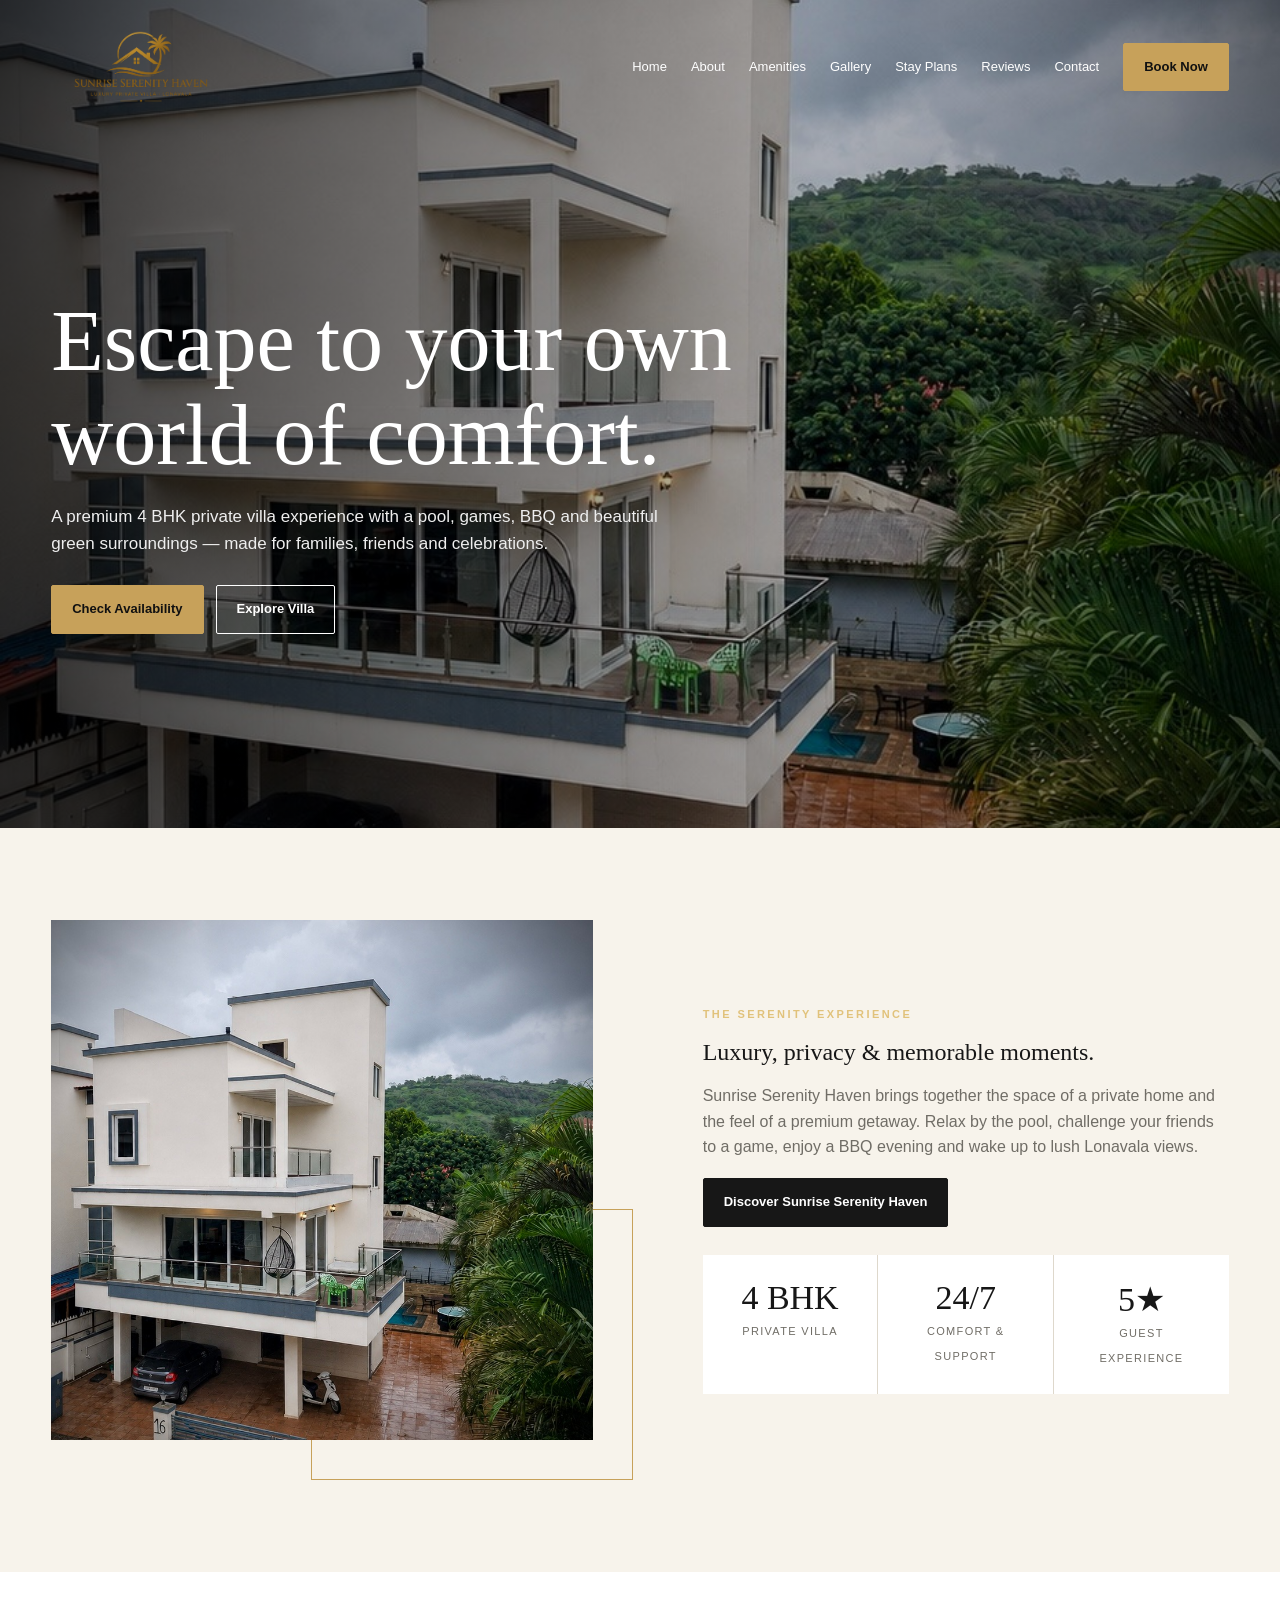
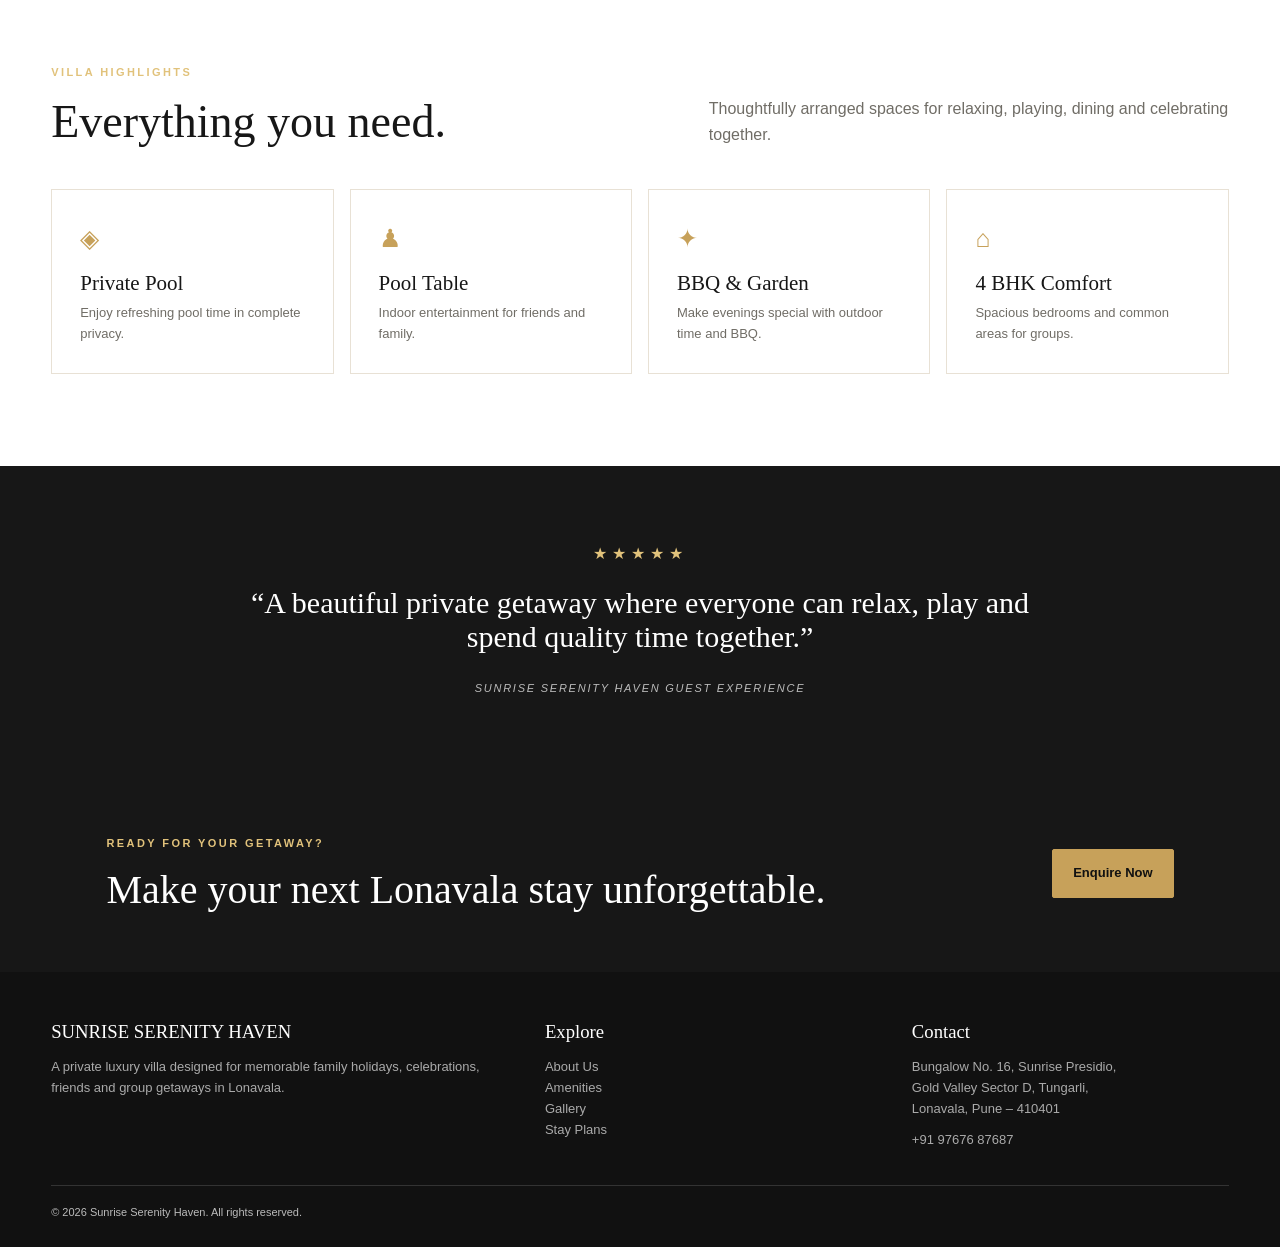
==== index.html @ f98a2a7e "Add favicon and apple-touch-icon links Added favicon and apple-touch-icon links to the head." ====
<!doctype html>
<html lang="en">
<head>
    <meta charset="utf-8">
    <meta name="viewport" content="width=device-width, initial-scale=1">
    <link rel="icon" type="image/png" href="./assets/logo.png">
    <link rel="apple-touch-icon" href="./assets/logo.png">
    <title>Home | Sunrise Serenity Haven</title>

    <meta
        name="description"
        content="Serenity Haven — premium private villa in Tungarli, Lonavala."
    >

    <link rel="stylesheet" href="style.css">
</head>

<body>

    <section class="hero">

        <div class="nav">
            <div class="container nav-inner">

               <a class="logo" href="index.html">
                 <img src="assets/logo.png"
                         alt="Sunrise Serenity Haven">
                </a>

                <div class="menu">
                    <a href="index.html" class="active">Home</a>
                    <a href="about.html">About</a>
                    <a href="amenities.html">Amenities</a>
                    <a href="gallery.html">Gallery</a>
                    <a href="plans.html">Stay Plans</a>
                    <a href="reviews.html">Reviews</a>
                    <a href="contact.html">Contact</a>
                    <a class="btn" href="contact.html">Book Now</a>
                </div>

            </div>
        </div>

        <div class="hero-content">

            <!-- <div class="eyebrow">
                Private Luxury Villa · Lonavala
            </div> -->

            <h1>
                Escape to your own world of comfort.
            </h1>

            <p>
                A premium 4 BHK private villa experience with a pool,
                games, BBQ and beautiful green surroundings — made for
                families, friends and celebrations.
            </p>

            <div class="actions">
                <a class="btn" href="contact.html">
                    Check Availability
                </a>

                <a class="btn outline" href="gallery.html">
                    Explore Villa
                </a>
            </div>

        </div>

    </section>

<!-- 
    <div class="booking-bar">

        <div class="field">
            <span>Stay</span>
            <strong>Private Entire Villa</strong>
        </div>

        <div class="field">
            <span>Perfect For</span>
            <strong>Families · Groups · Celebrations</strong>
        </div>

        <div class="field">
            <span>Location</span>
            <strong>Tungarli, Lonavala</strong>
        </div>

        <a class="btn" href="contact.html">
            Book Now
        </a>

    </div> -->


    <section class="section">

        <div class="container grid2">

            <div class="photo-stack">
                <img
                    src="assets/villa-exterior.jpeg"
                    alt="Serenity Haven bedroom and pool"
                >
            </div>

            <div>

                <div class="eyebrow">
                    The Serenity Experience
                </div>

                <h2>
                    Luxury, privacy & memorable moments.
                </h2>

                <p style="margin:18px 0;color:var(--muted)">
                    Sunrise Serenity Haven brings together the space of a private
                    home and the feel of a premium getaway. Relax by the pool,
                    challenge your friends to a game, enjoy a BBQ evening and
                    wake up to lush Lonavala views.
                </p>

                <a class="btn dark" href="about.html">
                    Discover Sunrise Serenity Haven
                </a>

                <div class="stats">

                    <div class="stat">
                        <b>4 BHK</b>
                        <span>Private Villa</span>
                    </div>

                    <div class="stat">
                        <b>24/7</b>
                        <span>Comfort & Support</span>
                    </div>

                    <div class="stat">
                        <b>5★</b>
                        <span>Guest Experience</span>
                    </div>

                </div>

            </div>

        </div>

    </section>


    <section class="section alt">

        <div class="container">

            <div class="section-head">

                <div>
                    <div class="eyebrow">
                        Villa Highlights
                    </div>

                    <h2>
                        Everything you need.
                    </h2>
                </div>

                <p>
                    Thoughtfully arranged spaces for relaxing, playing,
                    dining and celebrating together.
                </p>

            </div>


            <div class="cards">

                <div class="card">

                    <div class="icon">◈</div>

                    <h3>
                        Private Pool
                    </h3>

                    <p>
                        Enjoy refreshing pool time in complete privacy.
                    </p>

                </div>


                <div class="card">

                    <div class="icon">♟</div>

                    <h3>
                        Pool Table
                    </h3>

                    <p>
                        Indoor entertainment for friends and family.
                    </p>

                </div>


                <div class="card">

                    <div class="icon">✦</div>

                    <h3>
                        BBQ & Garden
                    </h3>

                    <p>
                        Make evenings special with outdoor time and BBQ.
                    </p>

                </div>


                <div class="card">

                    <div class="icon">⌂</div>

                    <h3>
                        4 BHK Comfort
                    </h3>

                    <p>
                        Spacious bedrooms and common areas for groups.
                    </p>

                </div>

            </div>

        </div>

    </section>


    <section class="review">

        <div class="stars">
            ★★★★★
        </div>

        <blockquote>
            “A beautiful private getaway where everyone can relax,
            play and spend quality time together.”
        </blockquote>

        <cite>
            Sunrise Serenity Haven Guest Experience
        </cite>

    </section>


    <section class="cta">

        <div class="container cta-inner">

            <div>

                <div class="eyebrow">
                    Ready for your getaway?
                </div>

                <h2>
                    Make your next Lonavala stay unforgettable.
                </h2>

            </div>

            <a class="btn" href="contact.html">
                Enquire Now
            </a>

        </div>

    </section>


    <footer class="footer">

        <div class="container footer-grid">

            <div>

                <h3>
                    SUNRISE SERENITY HAVEN
                </h3>

                <p>
                    A private luxury villa designed for memorable family
                    holidays, celebrations, friends and group getaways
                    in Lonavala.
                </p>

            </div>


            <div>

                <h3>
                    Explore
                </h3>

                <p>
                    <a href="about.html">About Us</a><br>
                    <a href="amenities.html">Amenities</a><br>
                    <a href="gallery.html">Gallery</a><br>
                    <a href="plans.html">Stay Plans</a>
                </p>

            </div>


            <div>

                <h3>
                    Contact
                </h3>

                <p>
                    Bungalow No. 16, Sunrise Presidio,<br>
                    Gold Valley Sector D, Tungarli,<br>
                    Lonavala, Pune – 410401
                </p>

                <p style="margin-top:10px">
                    +91 97676 87687
                </p>

            </div>

        </div>


        <div class="container copyright">
            © 2026 Sunrise Serenity Haven. All rights reserved.
        </div>

    </footer>


    <script src="script.js"></script>

</body>
</html>
---- style.css ----
:root {
    --ink: #171717;
    --cream: #f7f3eb;
    --gold: #c7a15a;
    --gold2: #e1c27b;
    --white: #fff;
    --muted: #706d66;
    --line: #ded8cc;
}

* {
    box-sizing: border-box;
    margin: 0;
    padding: 0;
}

html {
    scroll-behavior: smooth;
}

body {
    font-family: Inter, Arial, sans-serif;
    color: var(--ink);
    background: var(--cream);
    line-height: 1.6;
}

h1,
h2,
h3 {
    font-family: Georgia, 'Times New Roman', serif;
    font-weight: 500;
    line-height: 1.1;
}

a {
    text-decoration: none;
    color: inherit;
}

img {
    display: block;
    width: 100%;
    object-fit: cover;
}

.container {
    width: min(1180px, 92%);
    margin: auto;
}

/* =========================
   NAVIGATION
========================= */

.nav {
    position: absolute;
    z-index: 20;
    top: 0;
    left: 0;
    right: 0;
    color: white;
    padding: 22px 0;
}

.nav-inner {
    display: flex;
    align-items: center;
    justify-content: space-between;
}

.logo {
    font-family: Georgia, serif;
    font-size: 25px;
    letter-spacing: 0.08em;
}

.logo small {
    display: block;
    font: 10px Inter, sans-serif;
    letter-spacing: 0.28em;
    color: var(--gold2);
    margin-top: 3px;
}

.menu {
    display: flex;
    gap: 24px;
    align-items: center;
    font-size: 13px;
}

.menu a:hover {
    color: var(--gold2);
}

/* =========================
   BUTTONS
========================= */

.btn {
    display: inline-flex;
    align-items: center;
    justify-content: center;
    gap: 8px;
    padding: 13px 20px;
    border-radius: 2px;
    background: var(--gold);
    color: #111;
    font-weight: 700;
    font-size: 13px;
    border: 1px solid var(--gold);
    transition: 0.25s;
    cursor: pointer;
}

.btn:hover {
    background: var(--gold2);
    transform: translateY(-1px);
}

.btn.dark {
    background: #171717;
    color: #fff;
    border-color: #171717;
}

.btn.outline {
    background: transparent;
    color: inherit;
    border-color: currentColor;
}

/* =========================
   HERO SECTION
========================= */

.hero {
    min-height: 92vh;
    display: grid;
    place-items: center;
    position: relative;
    color: #fff;
    background: #222 url('assets/villa-exterior.jpeg') center / cover no-repeat;
}

.hero:after,
.page-hero:after {
    content: "";
    position: absolute;
    inset: 0;
    background: linear-gradient(
        90deg,
        rgba(0, 0, 0, 0.72),
        rgba(0, 0, 0, 0.22) 65%,
        rgba(0, 0, 0, 0.38)
    );
}

.hero-content {
    position: relative;
    z-index: 2;
    width: min(1180px, 92%);
    padding-top: 100px;
}

.eyebrow {
    text-transform: uppercase;
    letter-spacing: 0.22em;
    font-size: 11px;
    color: var(--gold2);
    font-weight: 700;
    margin-bottom: 15px;
}

.hero h1 {
    font-size: clamp(46px, 7vw, 86px);
    max-width: 760px;
}

.hero p {
    max-width: 610px;
    margin: 20px 0 28px;
    color: #eee;
    font-size: 17px;
}

.actions {
    display: flex;
    gap: 12px;
    flex-wrap: wrap;
}

/* =========================
   BOOKING BAR
========================= */

.booking-bar {
    position: relative;
    z-index: 4;
    margin: -46px auto 0;
    width: min(1000px, 90%);
    background: #fff;
    box-shadow: 0 18px 50px #0002;
    display: grid;
    grid-template-columns: repeat(3, 1fr) auto;
}

.booking-bar .field {
    padding: 18px 20px;
    border-right: 1px solid var(--line);
}

.field span {
    display: block;
    font-size: 10px;
    text-transform: uppercase;
    letter-spacing: 0.15em;
    color: var(--muted);
    font-weight: 700;
}

.field strong {
    display: block;
    margin-top: 4px;
    font-size: 14px;
}

/* =========================
   SECTIONS
========================= */

.section {
    padding: 92px 0;
}

.section.alt {
    background: #fff;
}

.section-head {
    display: flex;
    justify-content: space-between;
    gap: 30px;
    align-items: end;
    margin-bottom: 42px;
}

.section-head h2 {
    font-size: 46px;
}

.section-head p {
    max-width: 520px;
    color: var(--muted);
}

/* =========================
   TWO COLUMN
========================= */

.grid2 {
    display: grid;
    grid-template-columns: 1.05fr 0.95fr;
    gap: 70px;
    align-items: center;
}

.photo-stack {
    position: relative;
    padding: 0 40px 40px 0;
}

.photo-stack img {
    height: 520px;
    position: relative;
    z-index: 1;
}

.photo-stack:after {
    content: "";
    position: absolute;
    right: 0;
    bottom: 0;
    width: 55%;
    height: 48%;
    border: 1px solid var(--gold);
    z-index: 0;
}

/* =========================
   STATS
========================= */

.stats {
    display: grid;
    grid-template-columns: repeat(3, 1fr);
    gap: 1px;
    background: var(--line);
    margin-top: 28px;
}

.stat {
    background: #fff;
    padding: 24px;
    text-align: center;
}

.stat b {
    display: block;
    font: 34px Georgia;
}

.stat span {
    font-size: 11px;
    color: var(--muted);
    text-transform: uppercase;
    letter-spacing: 0.12em;
}

/* =========================
   CARDS
========================= */

.cards {
    display: grid;
    grid-template-columns: repeat(4, 1fr);
    gap: 16px;
}

.card {
    background: #fff;
    border: 1px solid #e8e1d5;
    padding: 28px;
    min-height: 180px;
}

.icon {
    font-size: 25px;
    color: var(--gold);
    margin-bottom: 14px;
}

.card h3 {
    font-size: 21px;
    margin-bottom: 8px;
}

.card p {
    font-size: 13px;
    color: var(--muted);
}

/* =========================
   GALLERY
========================= */

.gallery {
    display: grid;
    grid-template-columns: 1.2fr 0.8fr 0.8fr;
    grid-auto-rows: 260px;
    gap: 10px;
}

.gallery img {
    height: 100%;
}

.gallery .tall {
    grid-row: span 2;
}

.gallery .wide {
    grid-column: span 2;
}

/* =========================
   PLANS
========================= */

.plans {
    display: grid;
    grid-template-columns: repeat(3, 1fr);
    gap: 18px;
}

.plan {
    background: #fff;
    border: 1px solid #ddd3c3;
    padding: 34px;
    position: relative;
}

.plan.featured {
    border: 2px solid var(--gold);
    transform: translateY(-8px);
}

.badge {
    position: absolute;
    right: 18px;
    top: 18px;
    background: var(--gold);
    padding: 5px 9px;
    font-size: 9px;
    letter-spacing: 0.15em;
    font-weight: 800;
}

.plan h3 {
    font-size: 28px;
}

.price {
    font-size: 32px;
    font-weight: 800;
    margin: 18px 0;
}

.plan ul {
    list-style: none;
    margin: 20px 0;
}

.plan li {
    padding: 8px 0;
    border-bottom: 1px solid #eee;
    font-size: 13px;
}

/* =========================
   REVIEWS
========================= */

.review {
    background: #171717;
    color: #fff;
    padding: 75px 8%;
    text-align: center;
}

.stars {
    color: var(--gold2);
    letter-spacing: 5px;
}

.review blockquote {
    font: 30px Georgia;
    max-width: 850px;
    margin: 20px auto;
}

.review cite {
    font-size: 11px;
    letter-spacing: 0.16em;
    text-transform: uppercase;
    color: #bbb;
}

/* =========================
   CTA
========================= */

.cta {
    background: #171717;
    color: #fff;
    padding: 60px;
}

.cta-inner {
    display: flex;
    justify-content: space-between;
    align-items: center;
    gap: 25px;
}

.cta h2 {
    font-size: 40px;
}

/* =========================
   FOOTER
========================= */

.footer {
    background: #111;
    color: #bbb;
    padding: 50px 0 25px;
}

.footer-grid {
    display: grid;
    grid-template-columns: 1.4fr 1fr 1fr;
    gap: 50px;
}

.footer h3 {
    color: #fff;
    margin-bottom: 15px;
}

.footer p,
.footer a {
    font-size: 13px;
    color: #aaa;
}

.copyright {
    border-top: 1px solid #333;
    margin-top: 35px;
    padding-top: 18px;
    font-size: 11px;
}

/* =========================
   PAGE HERO
========================= */

.page-hero {
    min-height: 48vh;
    background: #171717 url('assets/villa-exterior.jpeg') center / cover;
    position: relative;
    color: #fff;
    display: grid;
    place-items: center;
    text-align: center;
}

.page-hero > div {
    position: relative;
    z-index: 2;
}

.page-hero h1 {
    font-size: 64px;
}

.page-hero p {
    margin-top: 12px;
    color: #ddd;
}

/* =========================
   FORM
========================= */

.form {
    background: #fff;
    padding: 35px;
    box-shadow: 0 12px 35px #0001;
}

.form-grid {
    display: grid;
    grid-template-columns: 1fr 1fr;
    gap: 16px;
}

.input {
    display: flex;
    flex-direction: column;
    gap: 6px;
}

.input.full {
    grid-column: 1 / -1;
}

.input label {
    font-size: 11px;
    text-transform: uppercase;
    letter-spacing: 0.1em;
    color: var(--muted);
    font-weight: 700;
}

.input input,
.input textarea,
.input select {
    padding: 13px;
    border: 1px solid #ddd;
    background: #faf9f6;
    font: 14px Inter;
}

.input textarea {
    min-height: 120px;
    resize: vertical;
}

/* =========================
   CONTACT
========================= */

.contact-grid {
    display: grid;
    grid-template-columns: 0.85fr 1.15fr;
    gap: 40px;
}

.contact-box {
    background: #171717;
    color: #fff;
    padding: 38px;
}

.contact-item {
    padding: 17px 0;
    border-bottom: 1px solid #333;
}

.contact-item span {
    display: block;
    color: #999;
    font-size: 10px;
    text-transform: uppercase;
    letter-spacing: 0.15em;
}

.contact-item strong {
    display: block;
    margin-top: 4px;
}

/* =========================
   TABLET
========================= */

@media (max-width: 850px) {

    .menu {
        display: none;
    }

    .hero {
        min-height: 80vh;
    }

    .hero h1 {
        font-size: 48px;
    }

    .hero p {
        font-size: 15px;
    }

    .booking-bar {
        grid-template-columns: 1fr;
        margin-top: -20px;
    }

    .booking-bar .field {
        border-right: 0;
        border-bottom: 1px solid var(--line);
    }

    .section {
        padding: 65px 0;
    }

    .grid2,
    .contact-grid {
        grid-template-columns: 1fr;
        gap: 35px;
    }

    .cards {
        grid-template-columns: 1fr 1fr;
    }

    .gallery {
        grid-template-columns: 1fr 1fr;
        grid-auto-rows: 190px;
    }

    .gallery .wide {
        grid-column: span 2;
    }

    .plans {
        grid-template-columns: 1fr;
    }

    .plan.featured {
        transform: none;
    }

    .section-head {
        display: block;
    }

    .section-head h2 {
        font-size: 38px;
        margin-bottom: 12px;
    }

    .cta-inner {
        display: block;
    }

    .cta h2 {
        font-size: 32px;
        margin-bottom: 20px;
    }

    .footer-grid {
        grid-template-columns: 1fr 1fr;
    }
}

/* =========================
   MOBILE
========================= */

@media (max-width: 520px) {

    .logo {
        font-size: 20px;
    }

    .hero h1 {
        font-size: 40px;
    }

    .cards,
    .form-grid,
    .gallery {
        grid-template-columns: 1fr;
    }

    .gallery .wide {
        grid-column: auto;
    }

    .gallery .tall {
        grid-row: auto;
    }

    .photo-stack {
        padding-right: 15px;
        padding-bottom: 15px;
    }

    .photo-stack img {
        height: 380px;
    }

    .stats {
        grid-template-columns: 1fr;
    }

    .footer-grid {
        grid-template-columns: 1fr;
    }

    .page-hero h1 {
        font-size: 45px;
    }
    
}
.logo img {
    width: 180px;
    height: auto;
    display: block;
}
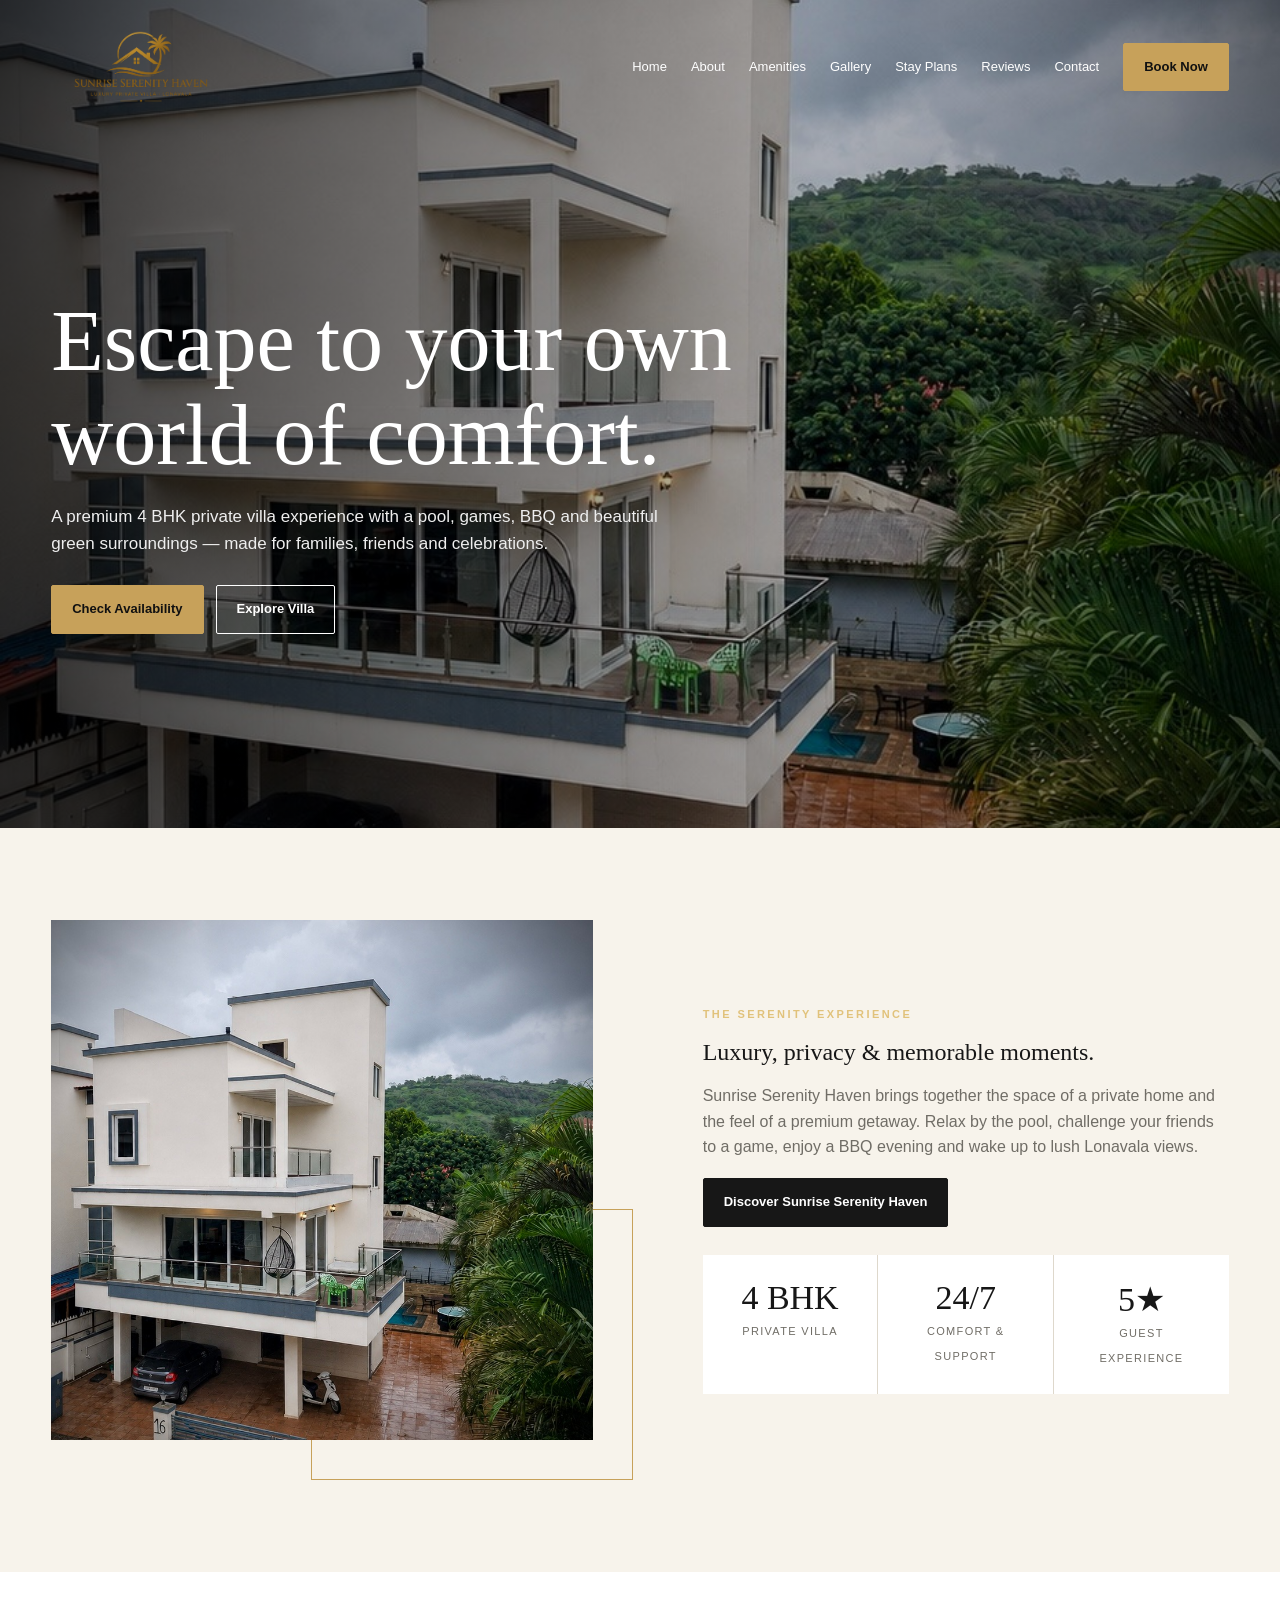
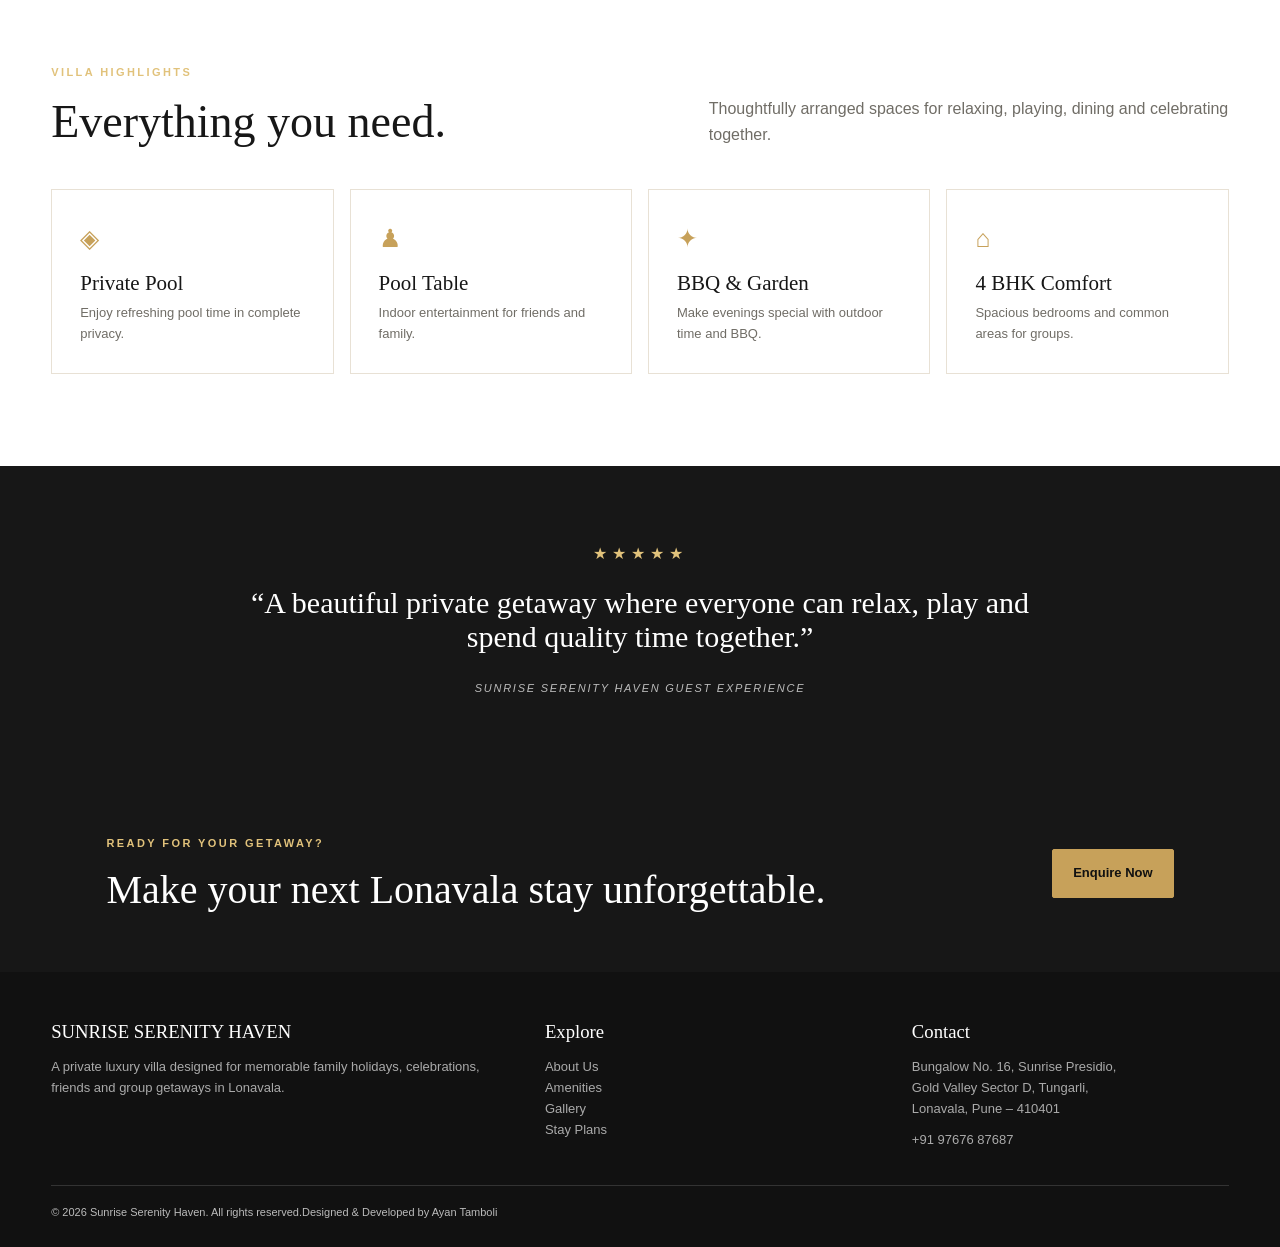
==== commit 6da2d3c6: "Update copyright notice with designer credit Added designer credit to the copyright section." ====
--- a/index.html
+++ b/index.html
@@ -346,7 +346,7 @@
 
 
         <div class="container copyright">
-            © 2026 Sunrise Serenity Haven. All rights reserved.
+            © 2026 Sunrise Serenity Haven. All rights reserved.Designed & Developed by Ayan Tamboli
         </div>
 
     </footer>
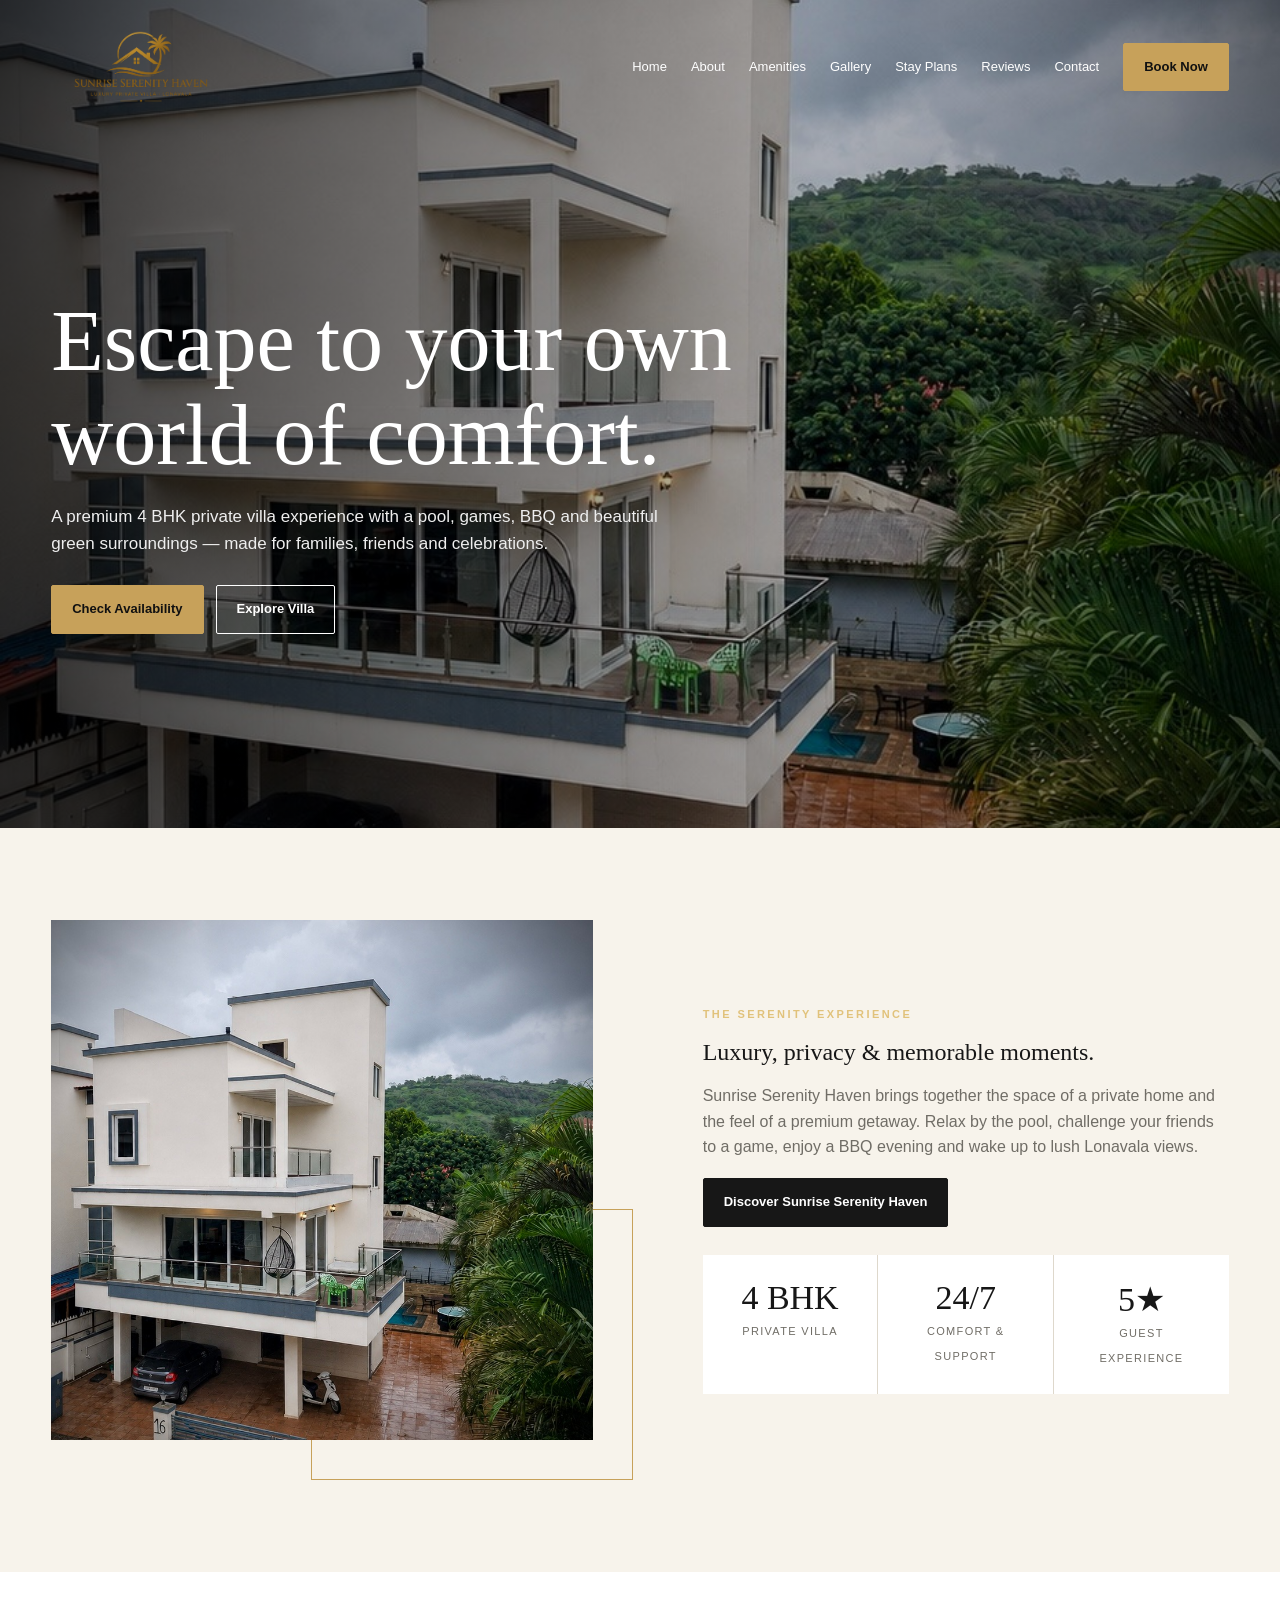
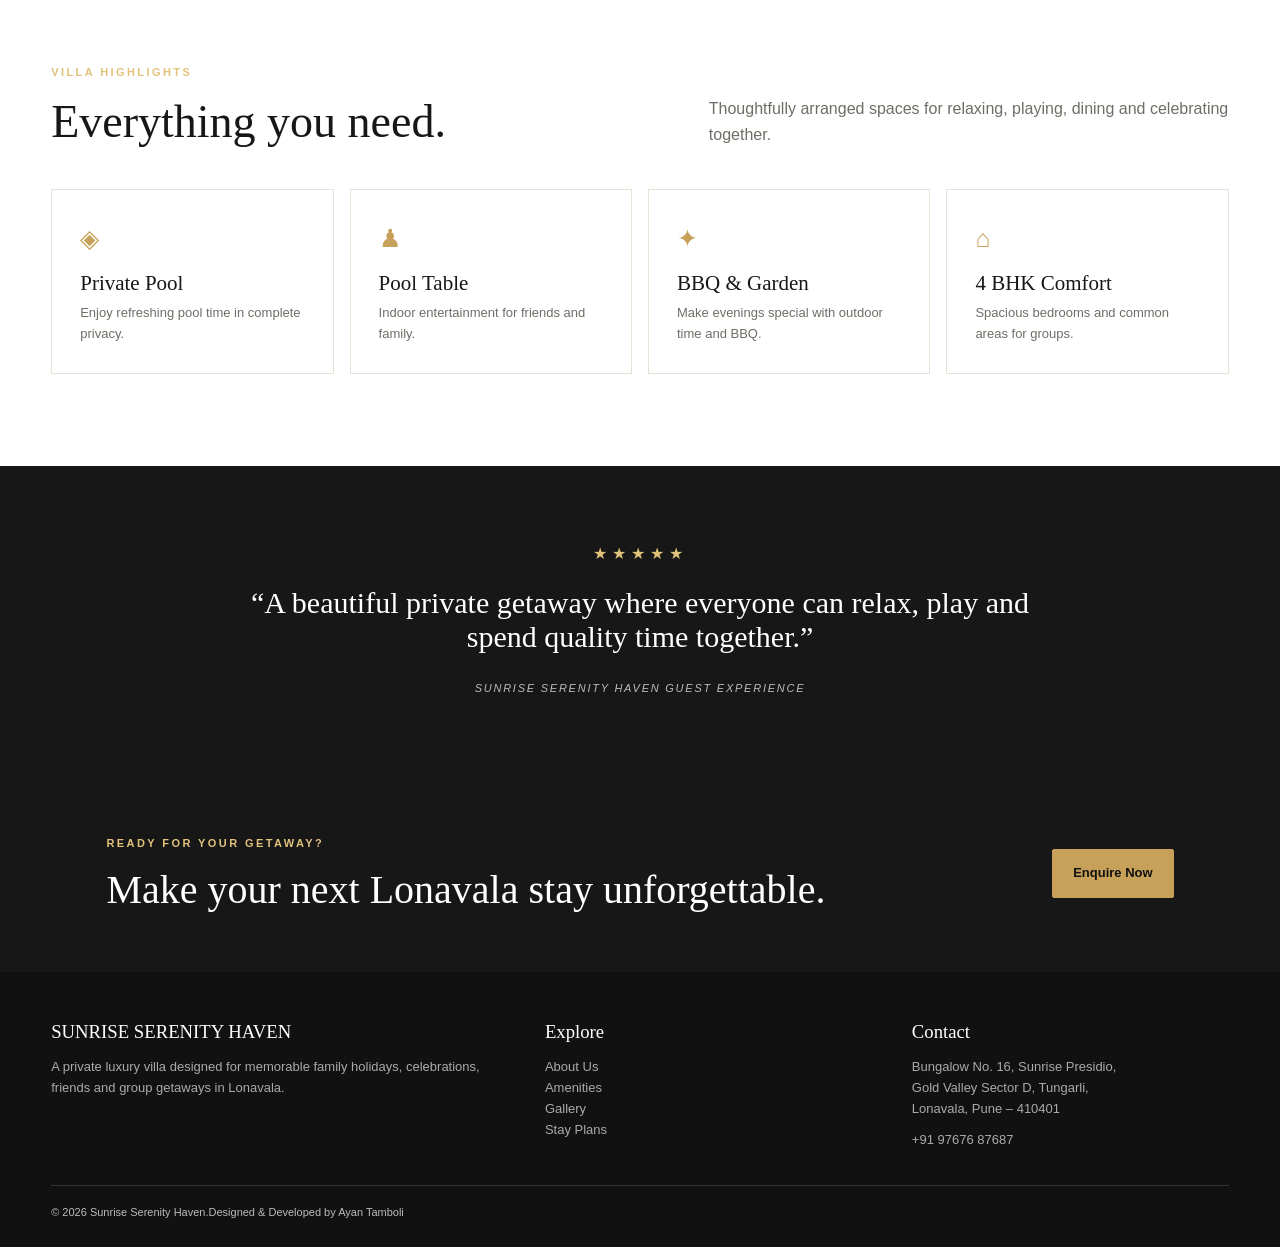
==== commit 84c6e223: "Update copyright notice in footer Removed 'All rights reserved' from the copyright notice." ====
--- a/index.html
+++ b/index.html
@@ -346,7 +346,7 @@
 
 
         <div class="container copyright">
-            © 2026 Sunrise Serenity Haven. All rights reserved.Designed & Developed by Ayan Tamboli
+            © 2026 Sunrise Serenity Haven.Designed & Developed by Ayan Tamboli
         </div>
 
     </footer>
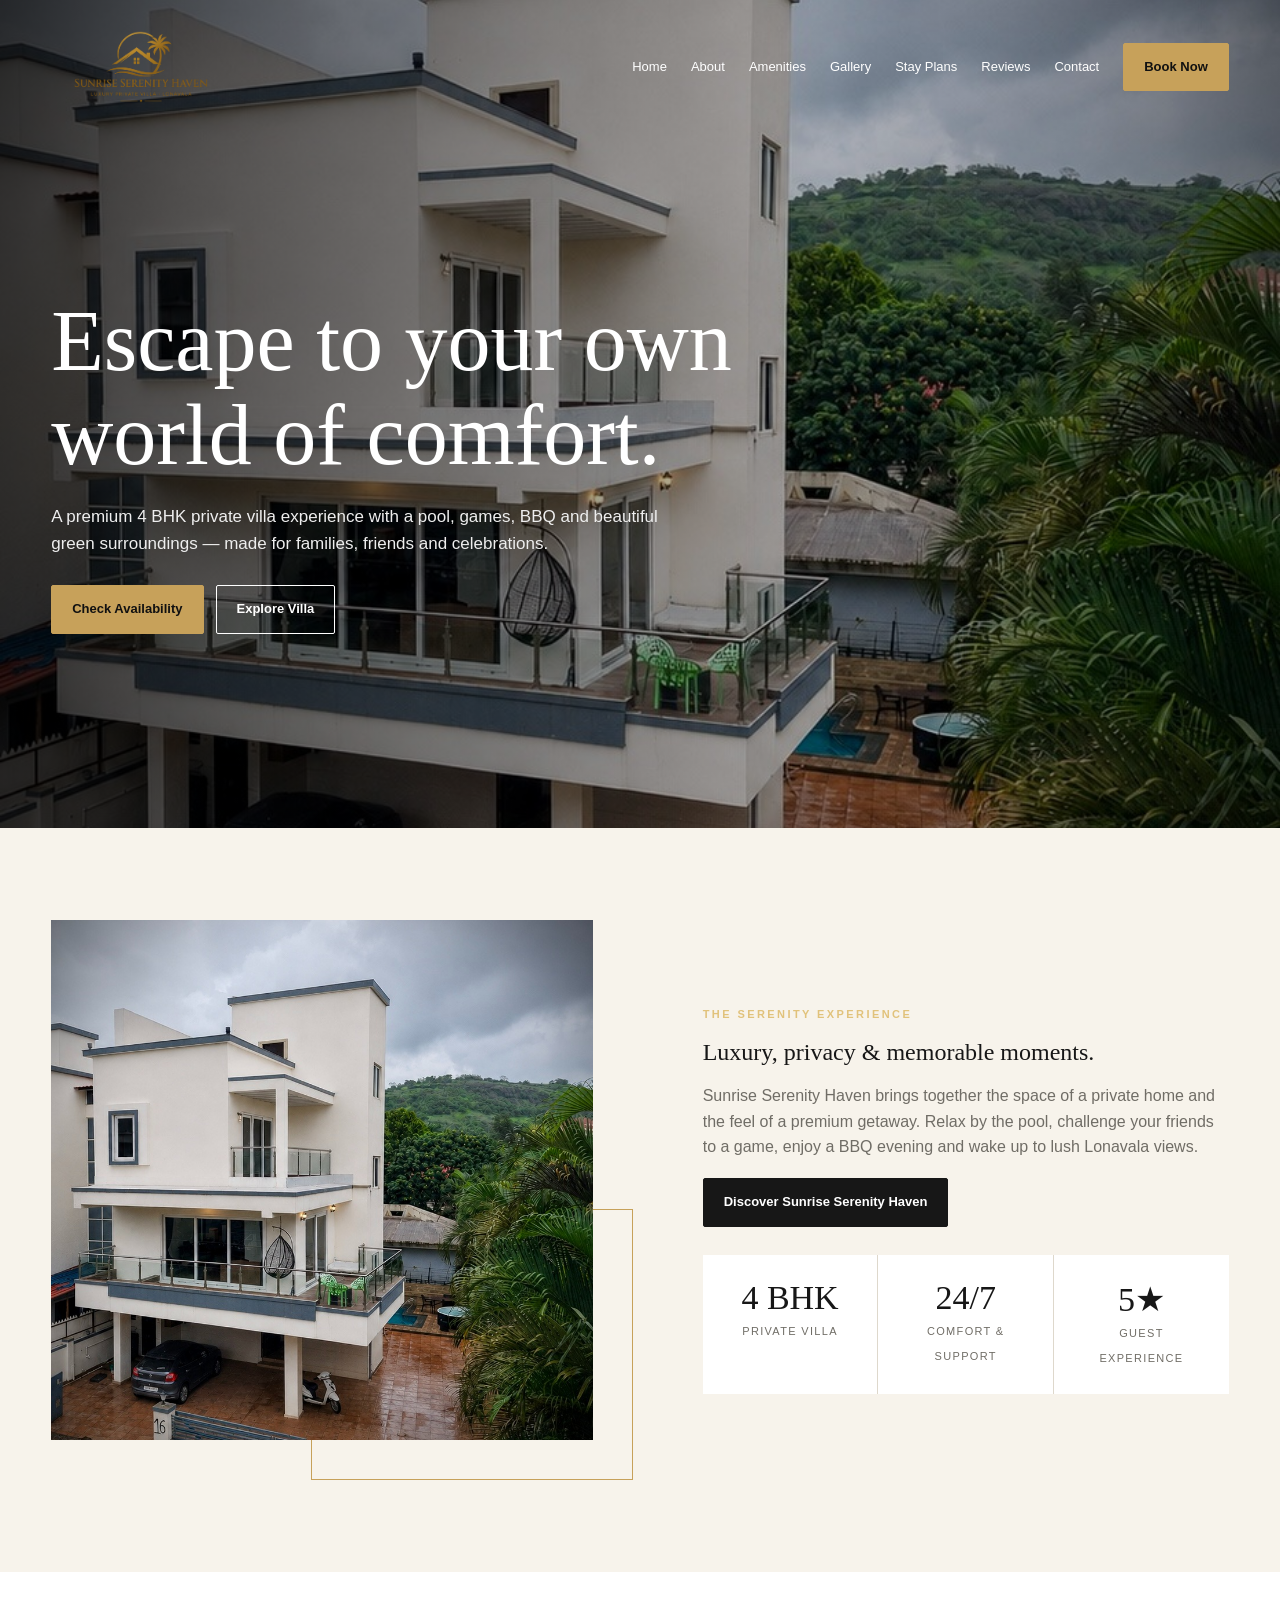
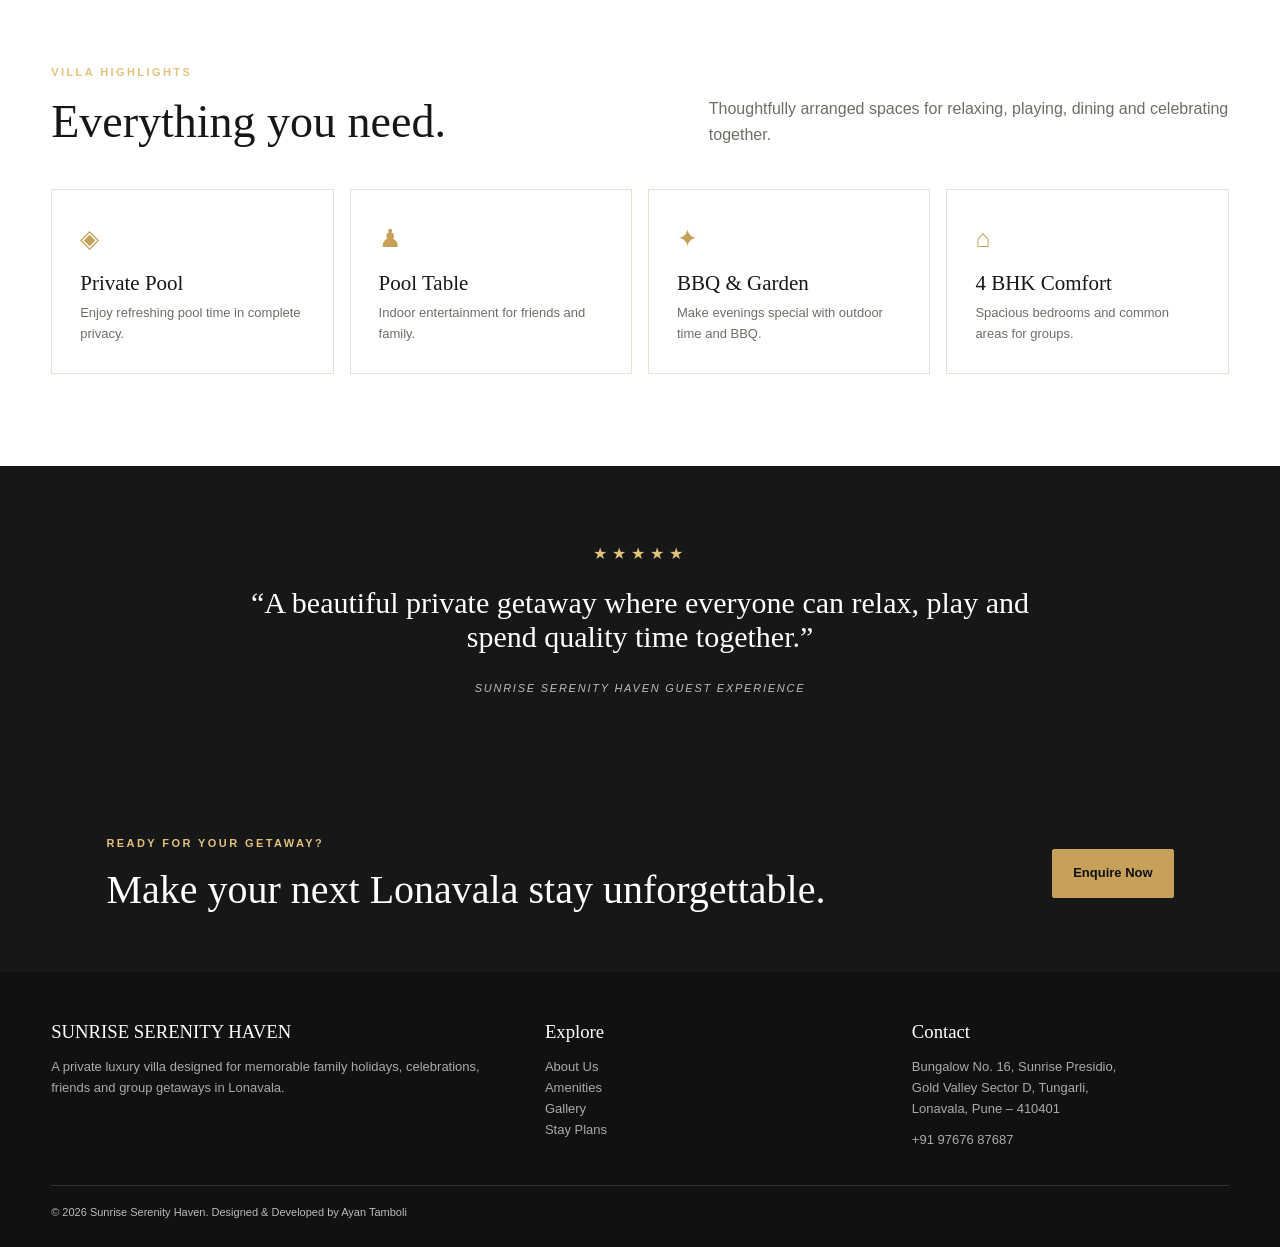
==== commit b941689f: "Fix formatting in copyright section of footer" ====
--- a/index.html
+++ b/index.html
@@ -346,7 +346,7 @@
 
 
         <div class="container copyright">
-            © 2026 Sunrise Serenity Haven.Designed & Developed by Ayan Tamboli
+            © 2026 Sunrise Serenity Haven. Designed & Developed by Ayan Tamboli
         </div>
 
     </footer>
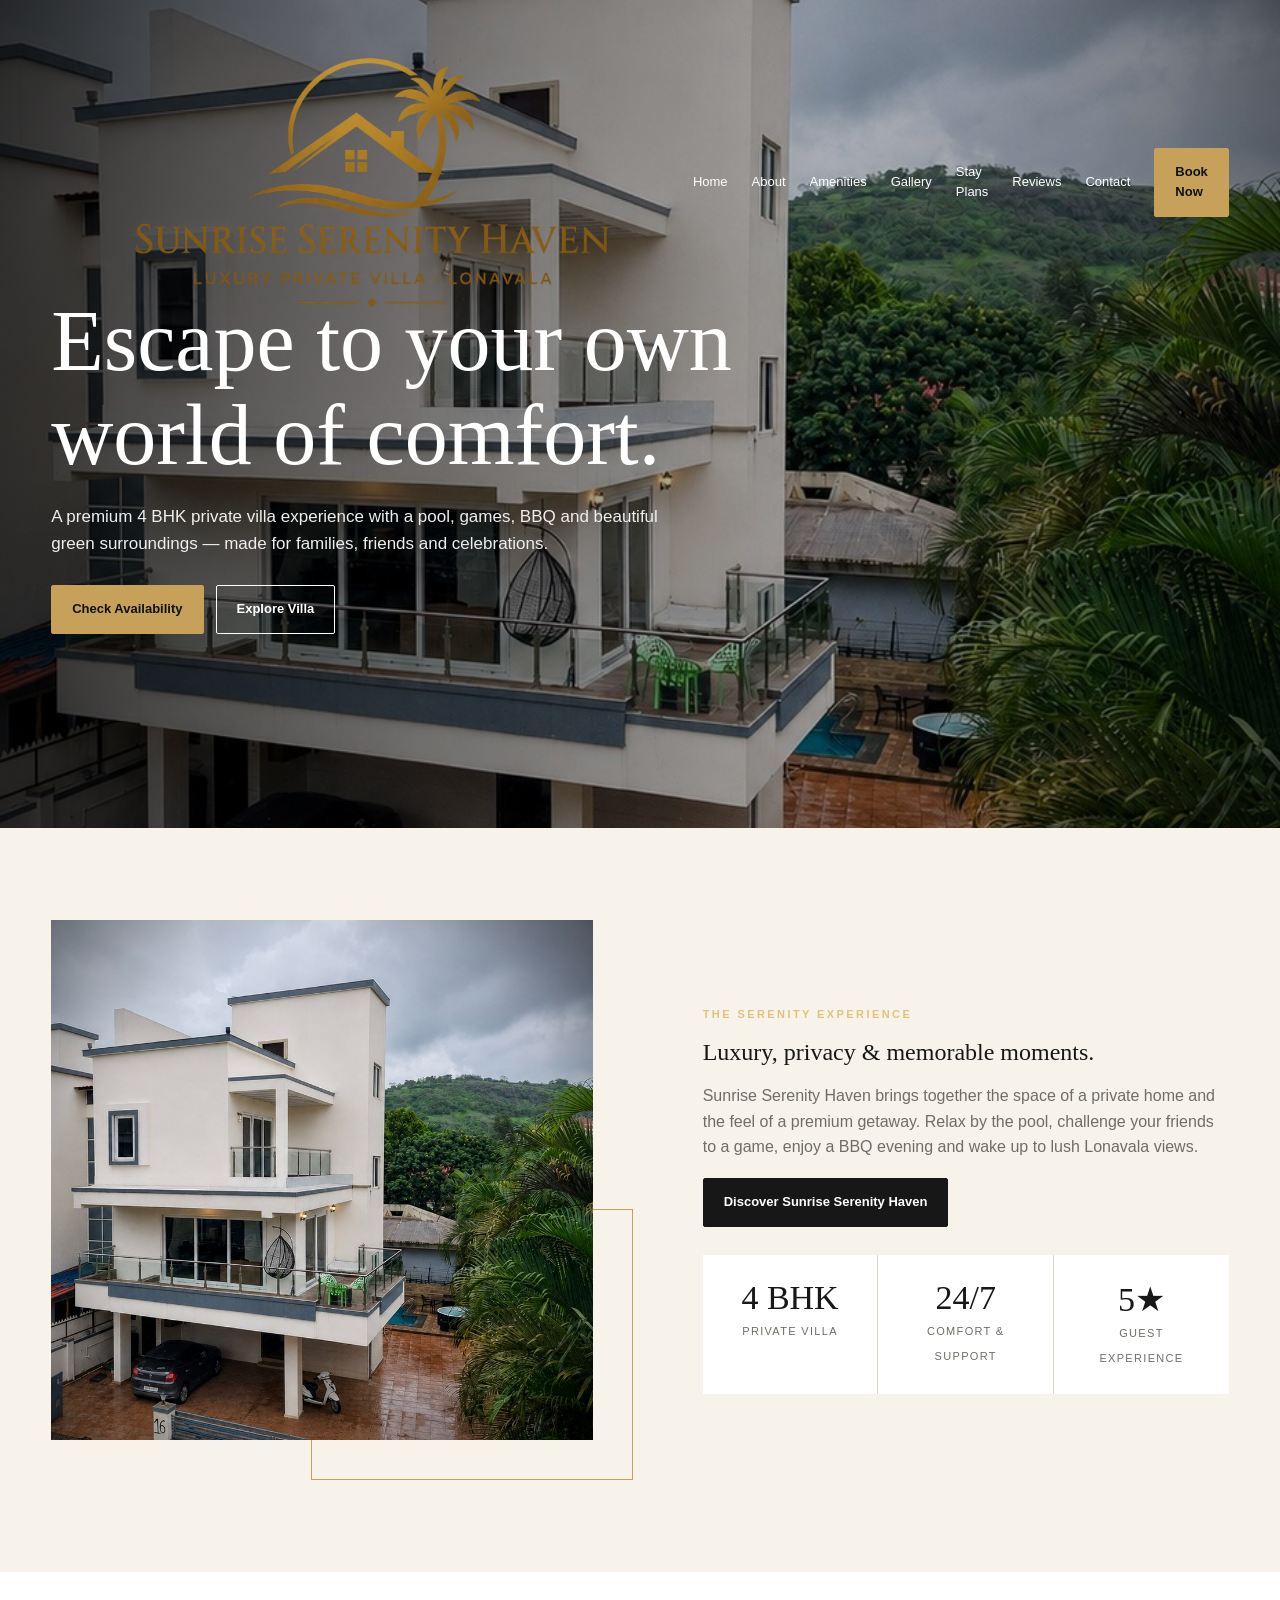
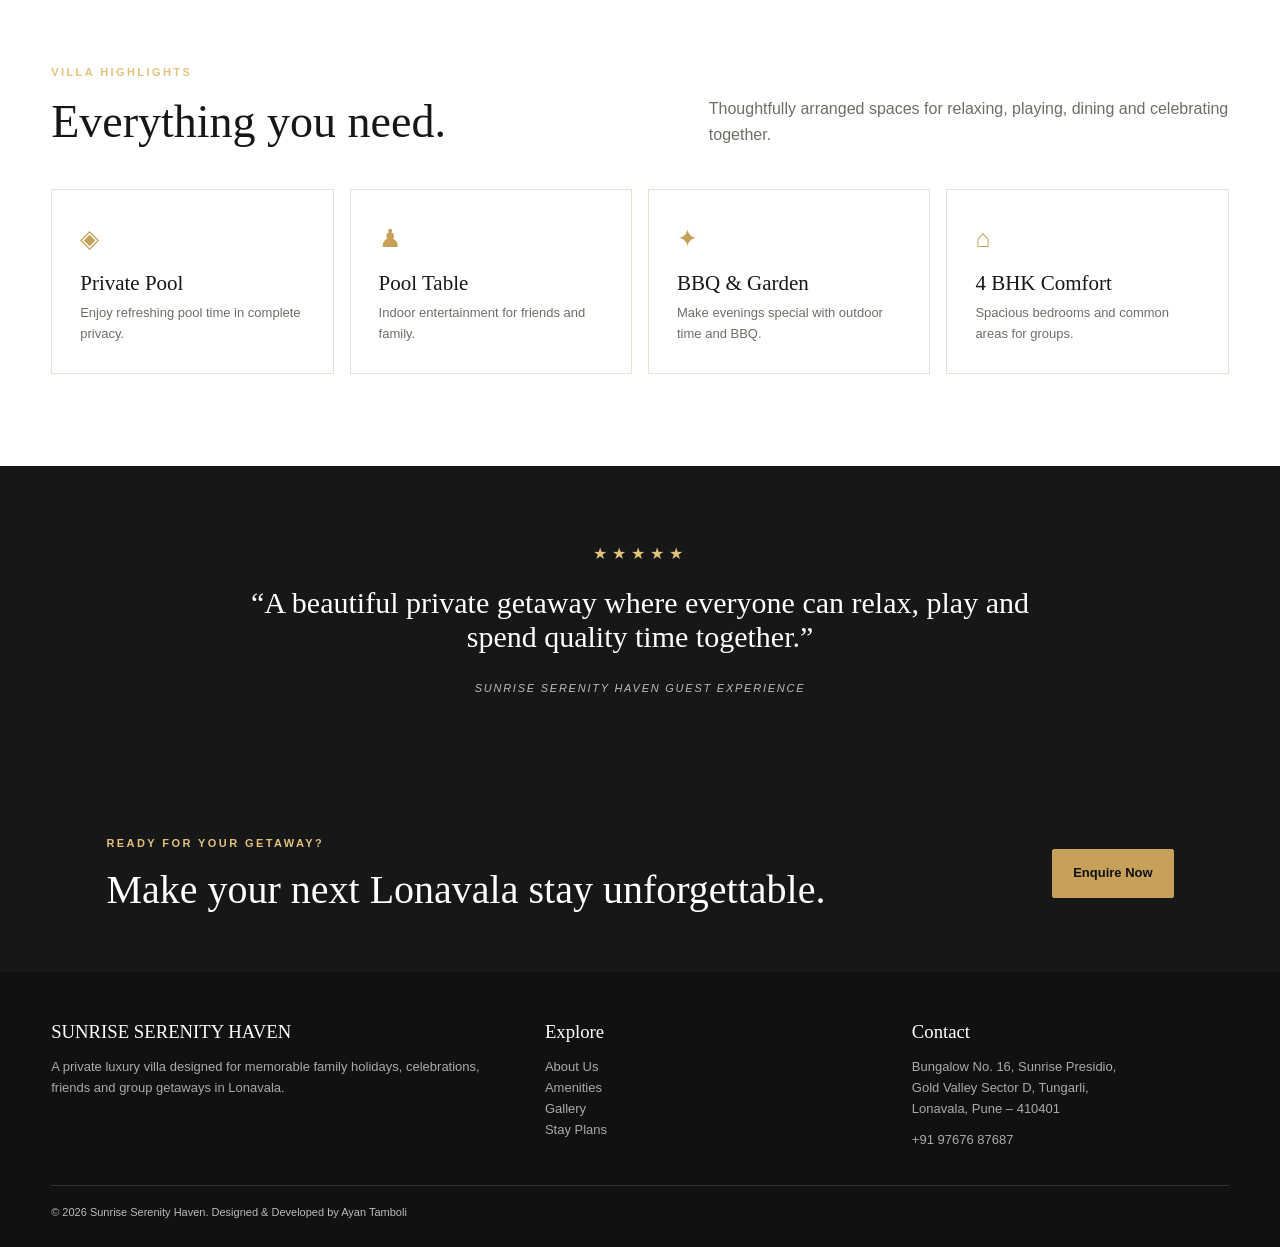
==== commit e5bdcc55: "Implement menu toggle functionality Added a menu toggle button and corresponding JavaScript function" ====
--- a/index.html
+++ b/index.html
@@ -5,7 +5,7 @@
     <meta name="viewport" content="width=device-width, initial-scale=1">
     <link rel="icon" type="image/png" href="./assets/logo.png">
     <link rel="apple-touch-icon" href="./assets/logo.png">
-    <title>Home | Sunrise Serenity Haven</title>
+    <title> Sunrise Serenity Haven</title>
 
     <meta
         name="description"
@@ -13,10 +13,17 @@
     >
 
     <link rel="stylesheet" href="style.css">
+    <script type="application/ld+json">
+      {
+       "@context" : "https://schema.org",
+       "@type" : "WebSite",
+       "name" : "Sunrise Serenity Haven",
+       "url" : "https://ayan-k786.github.io/Sunrise-serenity-haven/"
+      }
+    </script>
 </head>
-
 <body>
-
+ <main>
     <section class="hero">
 
         <div class="nav">
@@ -26,7 +33,7 @@
                  <img src="assets/logo.png"
                          alt="Sunrise Serenity Haven">
                 </a>
-
+                <button class="menu-toggle" onclick="toggleMenu()">☰</button>
                 <div class="menu">
                     <a href="index.html" class="active">Home</a>
                     <a href="about.html">About</a>
@@ -287,7 +294,7 @@
         </div>
 
     </section>
-
+</main>
 
     <footer class="footer">
 
@@ -353,6 +360,10 @@
 
 
     <script src="script.js"></script>
-
+<script>
+function toggleMenu() {
+    document.querySelector('.menu').classList.toggle('show');
+}
+</script>
 </body>
 </html>
--- a/style.css
+++ b/style.css
@@ -758,8 +758,70 @@
     }
     
 }
-.logo img {
-    width: 180px;
-    height: auto;
-    display: block;
-}
+
+
+/* ===== MOBILE HAMBURGER MENU ===== */
+
+.menu-toggle {
+    display: none;
+    background: none;
+    border: none;
+    font-size: 30px;
+    cursor: pointer;
+    color: inherit;
+    padding: 5px 10px;
+}
+
+/* Mobile */
+@media (max-width: 768px) {
+
+    .nav-inner {
+        position: relative;
+        flex-direction: row;
+        justify-content: space-between;
+        align-items: center;
+        padding: 10px 15px;
+    }
+
+    .logo img {
+        max-width: 155px;
+        height: auto;
+    }
+
+    .menu-toggle {
+        display: block;
+    }
+
+    .menu {
+        display: none !important;
+        position: absolute;
+        top: 100%;
+        left: 0;
+        width: 100%;
+        flex-direction: column;
+        align-items: stretch;
+        gap: 0;
+        padding: 10px 15px;
+        background: rgba(255, 255, 255, 0.98);
+        z-index: 9999;
+        box-shadow: 0 8px 20px rgba(0,0,0,0.12);
+    }
+
+    .menu.show {
+        display: flex !important;
+    }
+
+    .menu a {
+        display: block !important;
+        width: 100%;
+        text-align: center;
+        padding: 12px 10px;
+        font-size: 15px;
+    }
+
+    .menu .btn {
+        margin-top: 5px;
+    }
+}
+
+
